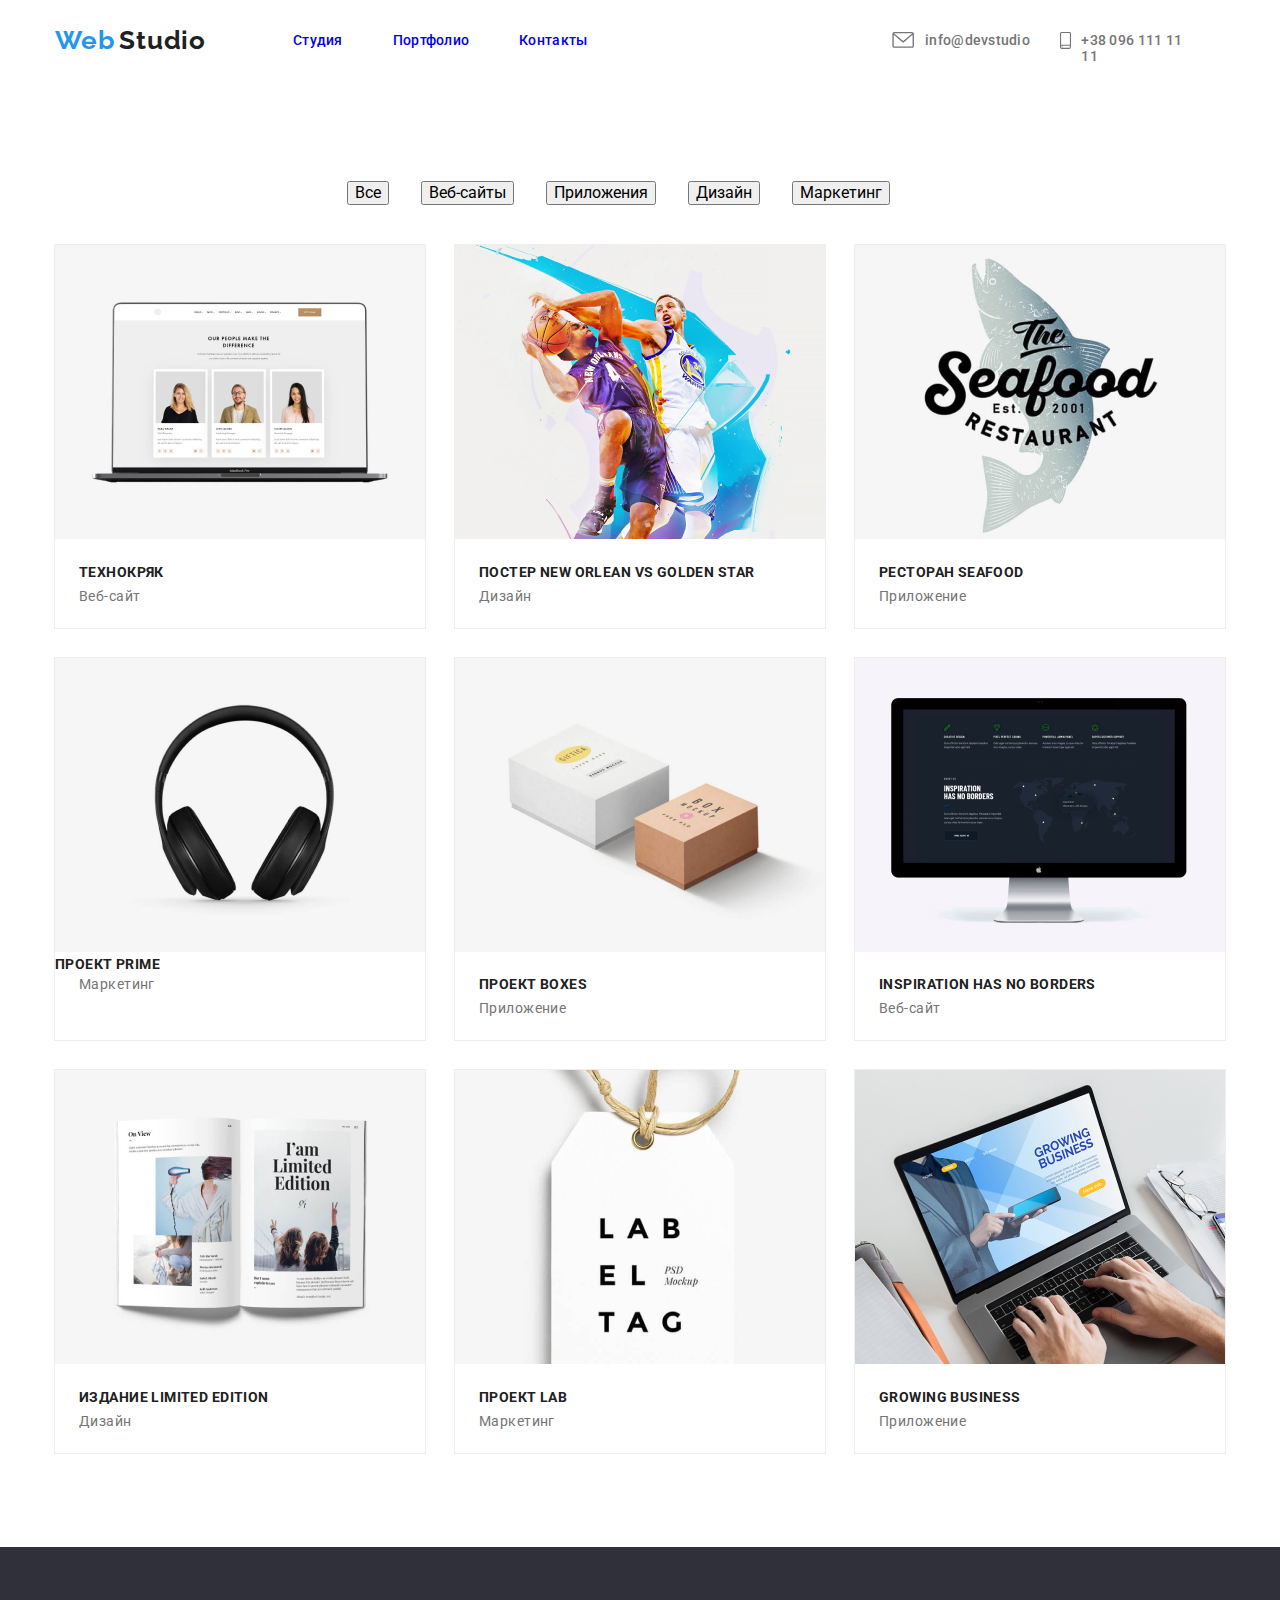
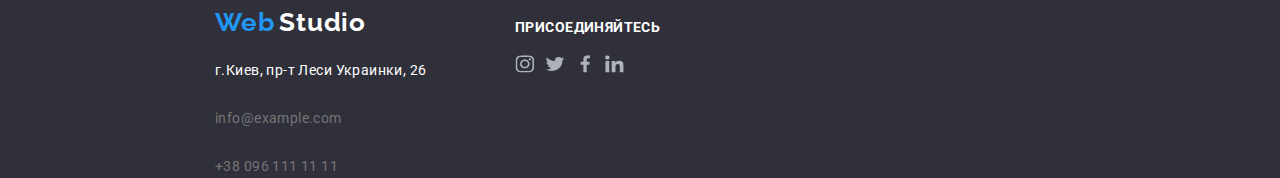
==== portfolio.html @ 2f1a57b7 "h/w 4" ====
<!DOCTYPE html>
<html lang="en">
<head>
    <meta charset="UTF-8">
    <meta name="viewport" content="width=device-width, initial-scale=1.0">
    <title>Портфолио</title>
    <link href="https://fonts.googleapis.com/css2?family=Raleway:wght@700&family=Roboto:wght@400;500;700;900&display=swap" rel="stylesheet"> 
    <link rel="stylesheet" href="./css/normalize.css">
    <link rel="stylesheet" href="./css/styles.css">
</head>
    <body>
        <!-- шапка сайта -->
        <header>
            <div class="container">
                <div class="container-portfolio">
                    
                        <nav class="container-nav">
                            <a class="logotype" href="/">
                                <span class="logo">Web</span> 
                                <span class="log"> Studio</span>
                            </a>       
                              
                            <ul class="nav-links list">
                                <li class="menu"><a href="./index.html"class ="link">Студия</a></li>
                                <li class="menu"><a href="#" class="link" >Портфолио</a></li>
                                <li class="menu"><a href="#" class="link" >Контакты</a></li>
                            </ul>
                        </nav>
                        <div class="adr">          
                            <a href="mailto:info@devstudio.com" class="adr-mail">
                                <img class="let" src="./images/envelope.svg" alt="letter"> info@devstudio  
                            </a>          
                            <a href="tel:+380961111111" class="adr-tel">
                                <img class="smart" src="./images/smartphone.svg" alt="smartphone"> +38 096 111 11 11
                            </a>
                        </div>
                    
                </div>
            </div>           
        </header>
              <!-- уникальный контент страницы --> 
        <main>
            <section>
                <div class="container">
                    <!--кнопки-->
                    <div class="container-buttons">
                        <ul class="list-buttons list">
                            <div class="box-button">

                                <li class="butt">
                                <button>Все </button>                   
                                </li>
                                <li class="butt">
                                <button>Веб-сайты</button> 
                                </li>
                                <li class="butt">
                                <button>Приложения</button> 
                                </li>
                                <li class="butt">
                                 <button>Дизайн</button> 
                                </li>
                                <li class="butt">
                                <button>Маркетинг</button> 
                            </li>
                        </div>
                        </ul>
                    </div>
                </div>
            </section>
            <!-- проэкты-->
            <section>
                <div class="container">
                    <div class="container-projects">
                        <ul class="list-of-projects list"> 
                        <li class="elements-projects">
                            <a href="">
                                <img src="./images/trio.jpg" width="370" alt="">
                            </a>
                                <h3 class="chapter">Технокряк</h3>
                                    <p>Веб-сайт</p>
                        </li>
                        <li class="elements-projects">
                            <a href="">
                                <img src="./images/bascetball.jpg" width="370" alt="">
                            </a>   
                                <h3 class="chapter">Постер New Orlean vs Golden Star</h3>
                                    <p>Дизайн</p>
                        </li>
                        <li class="elements-projects">
                            <a href="">
                                <img src="./images/seafood.jpg" width="370" alt="">
                            </a>
                                <h3 class="chapter">Ресторан Seafood</h3>
                                    <p>Приложение</p>
                        </li>
                        <li class="elements-projects">
                            <a href="">
                                <img src="./images/headphone.jpg" width="370" alt="">
                            </a>
                                <h3>Проект Prime</h3>
                                    <p>Маркетинг</p>
                        </li>
                        <li class="elements-projects">
                            <a href="">
                                <img src="./images/boxes.jpg" width="370" alt="">
                            </a>
                                <h3 class="chapter">Проект Boxes</h3>
                                    <p>Приложение</p>
                        </li>
                        <li class="elements-projects">
                            <a href="">
                                <img src="./images/monitor.jpg" width="370" alt="">
                            </a>
                                <h3 class="chapter">Inspiration has no Borders</h3>
                                    <p>Веб-сайт</p>
                        </li>
                        <li class="elements-projects">
                            <a href="">
                                <img src="./images/book.jpg" width="370" alt="">
                            </a>
                                <h3 class="chapter">Издание Limited Edition</h3>
                                    <p>Дизайн</p>
                        </li>
                        <li class="elements-projects">
                            <a href="">
                                <img src="./images/label.jpg" width="370" alt="">
                            </a>
                                <h3 class="chapter">Проект LAB</h3>
                                    <p>Маркетинг</p>
                        </li>
                        <li class="elements-projects">
                            <a href="">
                                <img src="./images/noutbook.jpg" width="370" alt="">
                            </a>
                                <h3 class="chapter">Growing Business</h3>
                                    <p>Приложение</p>
                        </li>
                        </ul>
                     </div>
                </div> 
            </section>
        </main>
            <!-- футер -->
        <footer class="dark-background">
            <div class="container">
                <div class="footer-content">
                    <div class="footer-adr">
                        <a class="footer-logotype" href="Web Studio">
                            <span class="footer-logo">Web</span> 
                            <span class="footer-log">Studio</span>
                        </a> 
                        <address class="adr-city">
                        <p>г.Киев, пр-т Леси Украинки, 26 </p><br>
                            <a href="mailto:info@example.com" class="footer-adr-mail">info@example.com</a><br>
                            <a href="tel:+380961111111" class="footer-adr-tel">+38 096 111 11 11</a>
                        </address>
                    </div>
                    <div class="footer-social">
                        <p class="follow">присоединяйтесь</p>
                            <ul class="social-links list">
                                <li class="footer-icon">
                                    <a href="https://www.instagram.com/" target="_blank" rel="noreferrer noopener">
                                        <img class="link" src="./images/instagram2.svg" alt="instagram"></a>         
                                </li>
                                <li class="footer-icon">
                                    <a href="https://twitter.com/" target="_blank" rel="noreferrer noopener">
                                        <img class="link" src="./images/twitter1.svg" alt="twitter"></a>          
                                </li>
                                <li class="footer-icon">
                                    <a href="https://www.facebook.com/" target="_blank" rel="noreferrer noopener">
                                        <img class="link" src="./images/facebook1.svg" alt="facebook"> </a>       
                                </li>
                                <li class="footer-icon">
                                    <a href="https://linkedin.com" target="_blank" rel="noreferrer noopener">
                                        <img class="link" src="./images/linkedin1.svg" alt="linkedin">
                                    </a> 
                                </li>
                            </ul>
                    </div>
                </div>
            </div>
        </footer>
    </body>
</html>
---- css/styles.css ----
/* #2196F3 blue */ 
/* #212121 black */
/* #FFFFFF white */
/* #000000  black */
/* #AFB1B8 grey */
/*     font-family: 'Raleway', sans-serif;

    font-family: 'Roboto', sans-serif; */
html {
    box-sizing: border-box;
} 

*,
*::before,
*::after {
    box-sizing: inherit;
}
:root {
    --accent-color: #2196F3;
    --dark-color: #212121;
    --main-color: #757575;
    --white-color: #ffffff;
}
body {
    margin: 0;
    color: var(--dark-color);
    background-color: var(--white-color);
}
a {
    text-decoration: none;
}

h2,h3 {
    font-family: Roboto;
    font-style: normal;
    font-weight: bold;
    font-size: 14px;
    line-height: 16px;
    letter-spacing: 0.03em;
    text-transform: uppercase;
    color: var(--dark-color);
    margin: 0;
}

p {
    font-family: Roboto;
    font-style: normal;
    font-weight: normal;
    font-size: 14px;
    line-height: 24px;
    /* or 171% */
    letter-spacing: 0.03em;
    color: var(--main-color);
    margin: 0;
}

/*для сброса точек перед списками*/
.list {
    list-style: none;
    padding: 0;
    margin: 0;
}
.container {
    display: flex;
    width: 1200px;
    padding-left: 15px;
    padding-right: 15px;
    margin-left: auto;
    margin-right: auto;
    /*margin-bottom: 0;*/
}

/* header */
.container-block {
    display: flex; 
    width: 1200px;
}
/* выровнял текст
header*/
.container-nav {
    display: flex;
    justify-content: flex-start ;
    align-self: flex-end;
}
/* header */
.logotype {
    display: flex;
    width: 153px;
    padding-left: 0px;
    margin-right: 85px;

    text-decoration: none;
    font-weight: 700;
}
/* header */
.logo {
    display: flex;
    padding-top: 25px;
    padding-bottom: 25px;
    font-family: Raleway;
    font-style: normal;
    font-weight: bold;
    font-size: 26px;
    line-height: 31px;   
    letter-spacing: 0.03em;   
    color: var(--accent-color);      
}
/* header */
.log {
    display: flex;
    padding-top: 25px;
    padding-bottom: 25px;
    margin-right: 85px;
    margin-left: 5px;
    font-family: Raleway;
    font-style: normal;
    font-weight: bold;
    font-size: 26px;
    line-height: 31px;   
    letter-spacing: 0.03em;   
    color: var(--dark-color);   
}

/* header */
.nav-links {
    display: flex;

    font-family: Roboto;
    font-style: normal;
    font-weight: 500;
    font-size: 14px;
    line-height: 16px;
    letter-spacing: 0.02em;    
    color: var(--dark-color);       
}
/* header */
.nav-links .link {
    display: block;
    padding-top: 32px;
    padding-bottom: 32px;

}
/* header, для всех эл. кроме посл. отступ 50*/
.nav-links .menu:last-child {
    margin-right: 0;
}
/* header */
.nav-links .link:hover,
.nav-links .link:focus {
    color:var(--accent-color);
}
/* header */
 .adr {
    display: flex;
    justify-content: flex-end;
    margin-left: 305px;
    margin-right: 0;
}
/* header */
.adr-mail {
    padding-top: 32px;
    padding-right: 30px;
    padding-bottom: 32px;
}
.let {
    margin-right: 10px;
}
.smart {
    margin-right: 10px;
}
/* header */
.adr-tel {
    padding-top: 32px;
    padding-bottom: 32px;
    padding-right: 0;
    margin-right: 0;
}
/* header */
.adr .adr-mail,
.adr .adr-tel {
    display: flex;
    font-family: Roboto;
    font-style: normal;
    font-weight: 500;
    font-size: 14px;
    line-height: 16px;
    letter-spacing: 0.02em;   
    color: var(--main-color);        
}
/* header */
.adr-mail:hover,
.adr-mail:focus {
    color:var(--accent-color);
}
/* header */
.adr .adr-tel:hover,
.adr .adr-tel:focus {
    color: var(--accent-color);
}

/*уникальный контент страницы*/
.gray-fill {   
    max-width: 1600px;
    height: 600px;
    margin-bottom: 94px;
    margin-right: auto;
    margin-left: auto; 
    background-image: linear-gradient(
         rgba(47, 48, 58, 0.8),
         rgba(47, 48, 58, 0.8)
    ),                        
    url("../images/header.jpg");
    background-repeat: no-repeat;
    background-position: center;
}

/*уникальный контент страницы*/
.main-content {   
    width: 696px;    
    margin-right: auto;
    margin-bottom: 30px;
    margin-left: auto;   
    margin-top: 200px;
    font-family: Roboto;
    font-style: normal;
    font-weight: 900;
    font-size: 44px;
    line-height: 60px;
    letter-spacing: 0.06em;
    text-transform: uppercase;
    color: var(--white-color);
}
/*уникальный контент страницы*/
.order-button {   
    padding-top: 10px;
    padding-right: 32px;
    padding-bottom: 10px;
    padding-left: 32px;
    border-radius: 4px;
    margin-top: 0;
    margin-right: auto;
    margin-bottom: 200px;/* 200 от края картинки*/
    margin-left: auto;     
    min-width: 200px;    
    background-color: var(--accent-color);
    text-decoration: none;
    font-family: Roboto;
    font-style: normal;
    font-weight: bold;
    font-size: 16px;
    line-height: 30px;
    letter-spacing: 0.06em;
    color: var(--white-color);   
}
/* уникальный контент страницы */
.content {
    text-align: center;
    width: 1200px;
}

.title-works {
    font-family: Roboto;
    font-style: normal;
    font-weight: bold;
    font-size: 14px;
    line-height: 16px;
    letter-spacing: 0.03em;
    text-transform: uppercase;
    color: var(--main-color);
}
/* портфолио кнопки */
.container-buttons {
    width: 611px;
    margin-right: auto;
    margin-left: auto;
}
/* портфолио кнопки */
.list-buttons {
    margin-bottom: 34px;
}
/* портфолио кнопки */
.box-button {
    display: flex;    
}
/* портфолио кнопки */
.list-buttons li:not(:last-child) {
    margin-right: 8px;
}
/* портфолио кнопки */
.butt {
    display: flex;
    justify-content: space-between;
    font-family: Roboto;
    font-style: normal;
    font-weight: 500;
    font-size: 16px;
    line-height: 26px;
    letter-spacing: 0.03em;
    color: var(--dark-color);
    padding-top: 6px;
    padding-right: 12px;
    padding-bottom: 6px;
    padding-left: 12px;
    border-radius: 4px;
}
/* портфолио кнопки */
.butt :hover {
    background: var(--accent-color);
    color: var(--white-color);
    box-sizing: inherit;
    border-radius: 4px;    
}


/* главная шапка навигация */
.nav-links .menu {
    margin-right: 50px;
}

/* портфолио шапка сайта*/
.container-portfolio {
    display: flex; 
    width: 1170px;
    margin-bottom: 94px;
    background-color: var(--white-color);
}

/*особенности*/
.container-features {
    display: flex;
    flex-wrap: wrap;
    width: 1200px;
}

/*особенности*/
.title-features {
    display: flex;
    padding: 0;
    width: 1200px;
    margin-top: 0;
    margin-right: auto;
    margin-bottom: 94px;
    margin-left: auto; 
}
/*особенности*/
.chapter1 {
    margin-top: 30px;
    margin-bottom: 10px;
}
.features {
    width: 270px;
    padding: 0;
    margin-right: 30px;
}
.features:nth-child(4n) {
    margin-right: 0;
}
/*особенности*/
.icon {
    background: #F5F4FA;
    border-radius: 4px;
    padding-top: 25px;
    padding-right: 100px;
    padding-bottom: 25px;
    padding-left: 100px;   
}

/*особенности*/
.rubric {
    font-family: Roboto;
    font-style: normal;
    font-weight: normal;
    font-size: 14px;
    line-height: 24px;
    padding: 0;
    margin: 0;
    /* or 171% */
    letter-spacing: 0.03em;
    color: var(--main-color);
}
/* портфолио проэкты */
.chapter {
    font-family: Roboto;
    font-style: normal;
    font-weight: bold;
    padding: 0;
    margin-top: 20px;
    margin-right: 24px;
    margin-bottom: 4px;
    margin-left: 24px;
    font-size: 14px;
    line-height: 16px;
    letter-spacing: 0.03em;
    text-transform: uppercase;
    color: var(--dark-color);
}
/* портфолио проэкты */
.elements-projects p {
    margin-right: 24px;
    margin-bottom: 20px;
    margin-left: 24px;
}

.topic {
    padding: 0;
    margin-bottom: 50px;
    font-family: Roboto;
    font-style: normal;
    font-weight: bold;
    font-size: 36px;
    line-height: 42px;
    text-align: center;
    letter-spacing: 0.03em;
    color: var(--dark-color);
}

/* портфолио проэкты */
.list-of-projects {
    display: flex;
    flex-wrap: wrap;
}
/* портфолио проэкты*/
.container-projects {
    width: 1200px;
    margin-left: auto;
    margin-right: auto;
    margin-bottom: 94px;
}
/* портфолио проэкты */
.elements-projects {
    width: 370px;
    margin-right: 30px;
    margin-bottom: 30px;
    outline: 1px solid #eeeeee;
}
/* портфолио проэкты */
.elements-projects:nth-child(3n) {
    margin-right: 0;
}
/* портфолио проэкты */
.elements-projects:nth-last-child(-n+3) {
    margin-bottom: 0;
}
/* футер */
.dark-background {
    background: #2F303A;
    width: 1600px;
    margin: auto;
}
/*футер*/
.follow {
    font-family: Roboto;
    font-style: normal;
    font-weight: bold;
    font-size: 14px;
    line-height: 16px;
    letter-spacing: 0.03em;
    text-transform: uppercase;
    color: var(--dark-color);
}

/* футер */
.footer-content {
    display: flex;
    width: 1600px;
}
/* футер */
.footer-logotype {
    display: flex;
    font-family: Raleway;
    font-style: normal;
    font-weight: bold;
    font-size: 26px;
    line-height: 31px;
    margin-top: 60px;
    margin-bottom: 20px;
    letter-spacing: 0.03em;
}
/* футер */
.footer-logo {
    display: flex;
    font-family: Raleway;
    font-style: normal;
    font-weight: bold;
    font-size: 26px;
    line-height: 31px;   
    letter-spacing: 0.03em;   
    color: var(--accent-color);
}
/* футер */
.footer-log {
    display: flex;
    margin-left: 5px;
    font-family: Raleway;
    font-style: normal;
    font-weight: bold;
    font-size: 26px;
    line-height: 31px;   
    letter-spacing: 0.03em;   
    color: var(--white-color); 
}
/* футер */
.footer-adr {
    display: flex;
    flex-direction: column;
    width: 270px;
    margin-right: 30px;
}
/**/
.footer-adr-mail,
.footer-adr-tel {
    color: var(--main-color);
}
/* футер */
.adr-city{
    display: flex;
    flex-direction: column;
    width: 231px;
    font-family: Roboto;
    font-style: normal;
    font-weight: normal;
    font-size: 14px;
    line-height: 24px;
    letter-spacing: 0.03em;
}
/* футер */
.adr-city p {
    color: var(--white-color);
}
/* футер */
.footer-social {
    margin-top: 72px;
    width: 270px;
}
/* футер */
.follow {
    display: flex;
    flex-direction: row;
    margin-bottom: 20px;
    color: var(--white-color);
}
/* футер */
.social-links {
    display: flex;
    flex-direction: row;
    color: var(--white-color);
}
/*футер*/
.footer-icon {
    margin-right: 10px;
    color: var(--white-color);
}
/**/
.footer-icon .link:hover {
    background: var(--accent-color);
}
/*футер*/
.footer-icon:nth-child(4n) {
    margin-right: 0;
}
/* чем мы занимаемся */
.container-work {
    width: 1200px;
    margin-bottom: 94px;
}

/*чем мы занимаемся*/
.hobby {
    display: flex;
}

/*чем мы занимаемся*/
.work {
    width: 370px;
    margin-right: 30px;
    height: 386px;
    /*margin-bottom: 94px;*/
}
/*чем мы занимаемся*/
.work:nth-child(3n) {
    margin-right: 0;
}
/*чем мы занимаемся*/
.chapter2 { 
      
    padding-top: 27px;
    padding-right: 83px;
    padding-bottom: 27px;
    padding-left: 83px;
    font-family: Roboto;
    font-style: normal;
    font-weight: bold;
    font-size: 14px;
    line-height: 16px;
    letter-spacing: 0.03em;
    text-transform: uppercase;
    text-align: center;
    color: var(--white-color);
    background: var(--main-color);
    position: absolute;
}
/*чем мы занимаемся*/
.chapter22 {
    padding-top: 27px;
    padding-right: 85px;
    padding-bottom: 27px;
    padding-left: 86px;
    font-family: Roboto;
    font-style: normal;
    font-weight: bold;
    font-size: 14px;
    line-height: 16px;
    letter-spacing: 0.03em;
    text-transform: uppercase;
    text-align: center;
    color: var(--white-color);
    background: var(--main-color);
    position: absolute;   
}
/*чем мы занимаемся*/
.chapter222 {
    padding-top: 27px;
    padding-right: 90px;
    padding-bottom: 27px;
    padding-left: 91px;
    font-family: Roboto;
    font-style: normal;
    font-weight: bold;
    font-size: 14px;
    line-height: 16px;
    letter-spacing: 0.03em;
    text-transform: uppercase;
    text-align: center;
    color: var(--white-color);
    background: var(--main-color);
    position: absolute;
}
/*чем мы занимаемся*/
.fig {
   margin: auto; 
}
/**/
.section2 {
    display: inline-block;
    width: 1200px;
}
/* наша команда */
.grey-background {
    background: #F5F4FA;
    width: 1600px;
    margin: auto;
}
/* наша команда */
.our-team {
    display: flex;
    flex-wrap: wrap;
    margin-bottom: 94px;
}
/*наша команда*/
.container-team {
    width: 1200px;
}
/*наша команда*/
.topic3 {
    font-family: Roboto;
    font-style: normal;
    font-weight: bold;
    font-size: 36px;
    line-height: 42px;
    text-align: center;
    letter-spacing: 0.03em;
    color: var(--dark-color);
    padding-top: 94px;
    padding-bottom: 50px;

}
/*наша команда*/
.all-team {
    width: 270px;
    margin-right: 30px;
    box-shadow: 0px 1px 3px rgba(0, 0, 0, 0.12), 0px 1px 1px rgba(0, 0, 0, 0.14), 0px 2px 1px rgba(0, 0, 0, 0.2);
border-radius: 0px 0px 4px 4px;
}
/*наша команда*/
.all-team:nth-child(4n) {
    margin-right: 0;
}
/*наша команда*/
.team-photo {
    padding-bottom: 30px;
}
/*наша команда*/
.chapter3 {
    font-family: Roboto;
    font-style: normal;
    font-weight: 500;
    font-size: 16px;
    line-height: 19px;
    text-align: center;
    letter-spacing: 0.03em;
    color: var(--dark-color);
    margin-bottom: 10px;
}
/*наша команда*/
.rubric1 {
    font-family: Roboto;
    font-style: normal;
    font-weight: normal;
    font-size: 16px;
    line-height: 19px;
    text-align: center;
    letter-spacing: 0.03em;
    color: var(--main-color);
    margin-bottom: 16px;
}
/*наша команда*/
.social-links-team {
    display: flex;
    flex-direction: row;
    justify-content: space-around;
    margin-right: auto;
    margin-left: auto;
    width: 206px;
    margin-bottom: 24px; 
}

/*наша команда*/
.social-links-team .link:hover {
    background: var(--accent-color);
}
/*постоянные клиенты*/
.costumer {
    width: 1200px;
}
/*постоянные клиенты*/
.topic2 {
    padding-top: 94px;
    padding-bottom: 50px;
    font-family: Roboto;
    font-style: normal;
    font-weight: bold;
    font-size: 36px;
    line-height: 42px;
    text-align: center;
    letter-spacing: 0.03em;
    color: var(--dark-color);
}
/* постоянные клиенты c*/
.costumer-list {
    display: flex;
    flex-wrap: wrap;
    margin-bottom: 94px;
}
/*постоянные клиенты*/
.all-costumer {
    display:flex;
    align-items: center;
    justify-content: center;
    width: 170px;
    height: 90px;
    margin-right: 30px;
    border: 1px solid #AFB1B8;
    box-sizing: border-box;
    border-radius: 4px;
}
/*постоянные клиенты*/
.all-costumer:nth-child(6n) {
    margin-right: 0;
}
/**/
.all-costumer :hover {
    background: var(--accent-color);
    box-sizing: inherit;
    border-radius: 4px; 
    border: 1px solid var(--accent-color);   
}
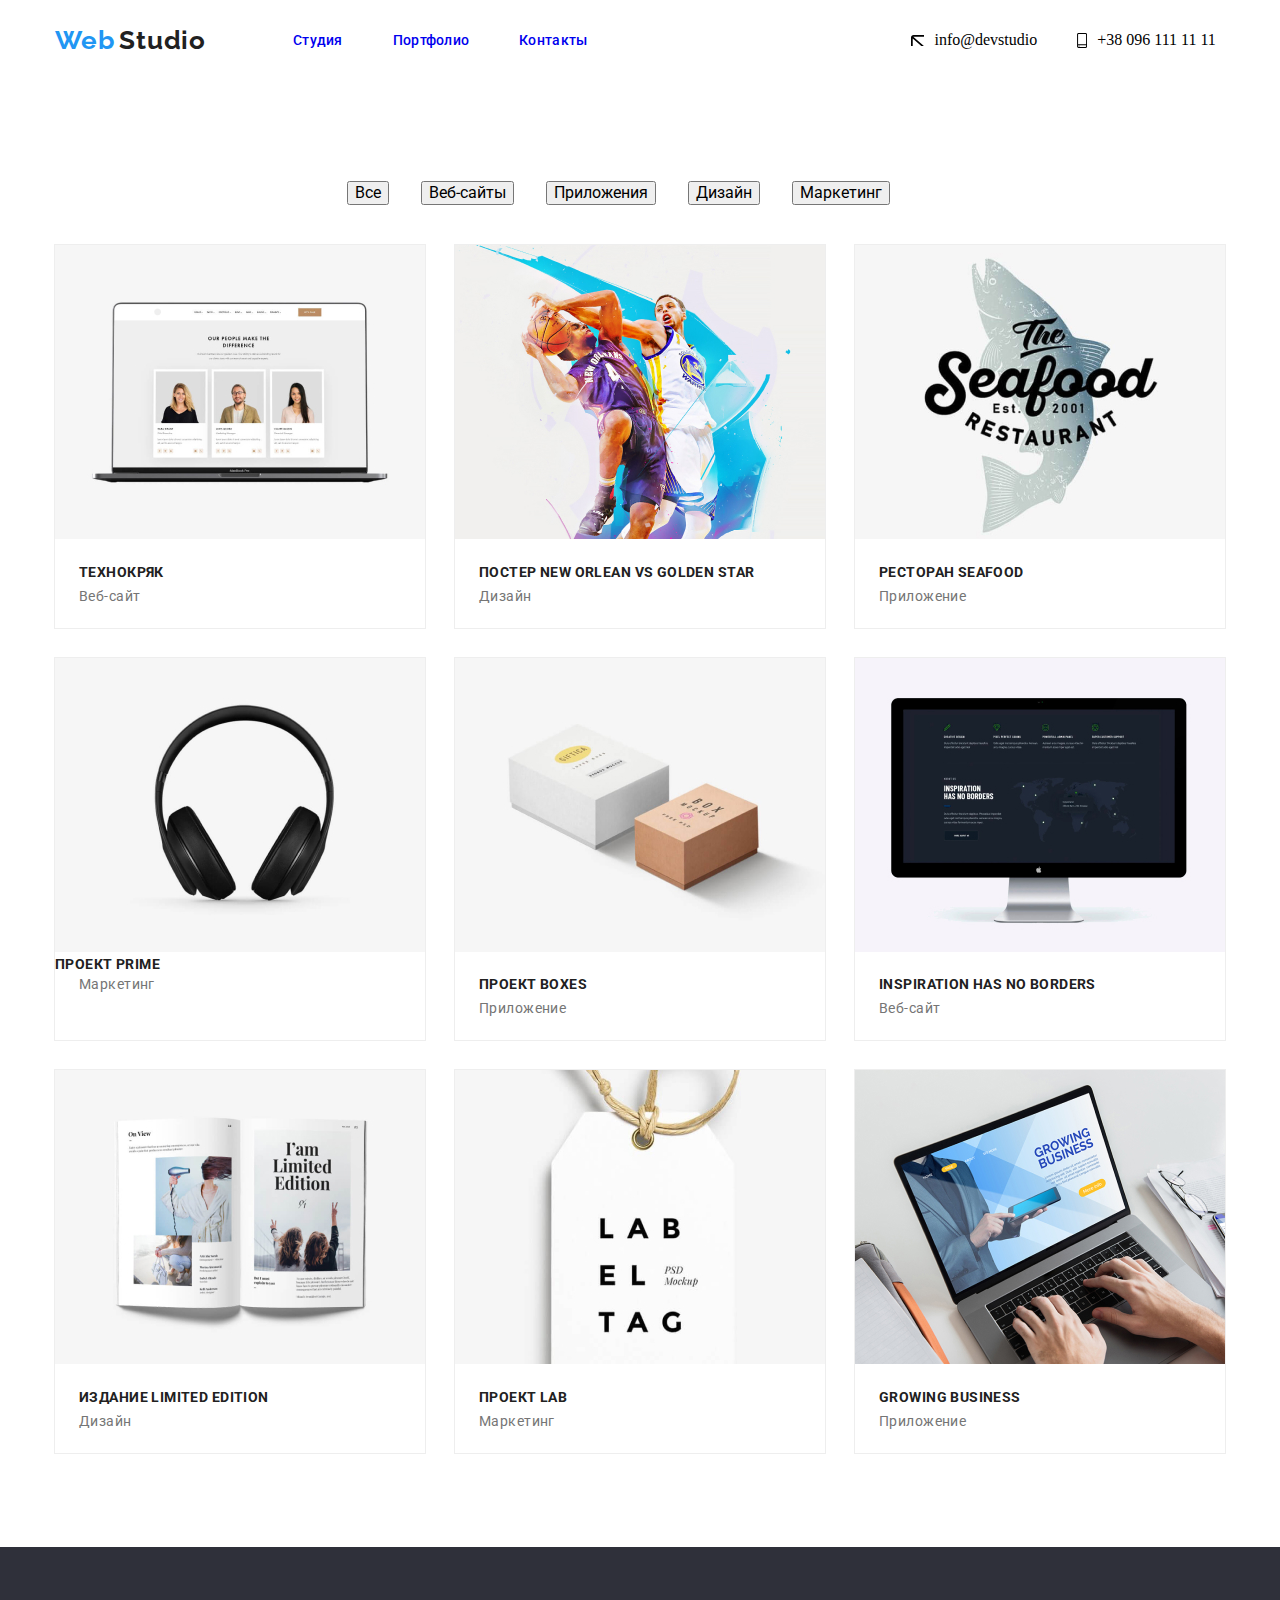
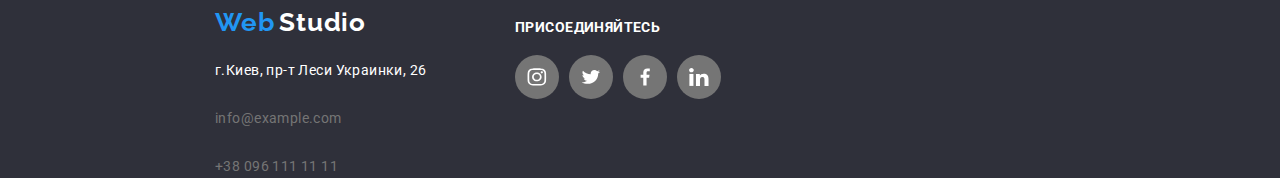
==== commit 775ec1f7: "h/w 4 14.00" ====
--- a/portfolio.html
+++ b/portfolio.html
@@ -12,28 +12,30 @@
         <!-- шапка сайта -->
         <header>
             <div class="container">
-                <div class="container-portfolio">
-                    
+                <div class="container-portfolio">                    
                         <nav class="container-nav">
                             <a class="logotype" href="/">
                                 <span class="logo">Web</span> 
                                 <span class="log"> Studio</span>
-                            </a>       
-                              
+                            </a>                                    
                             <ul class="nav-links list">
                                 <li class="menu"><a href="./index.html"class ="link">Студия</a></li>
                                 <li class="menu"><a href="#" class="link" >Портфолио</a></li>
                                 <li class="menu"><a href="#" class="link" >Контакты</a></li>
                             </ul>
                         </nav>
-                        <div class="adr">          
-                            <a href="mailto:info@devstudio.com" class="adr-mail">
-                                <img class="let" src="./images/envelope.svg" alt="letter"> info@devstudio  
+                        <div class="adr">                       
+                            <a class="pin" href="mailto:info@devstudio.com" class="adr-mail">
+                              <svg class="let" width="16" height="11">
+                                <use href="./images/symbol-defs.svg#icon-envelope" alt="letter"></use>
+                              </svg> info@devstudio               
                             </a>          
-                            <a href="tel:+380961111111" class="adr-tel">
-                                <img class="smart" src="./images/smartphone.svg" alt="smartphone"> +38 096 111 11 11
+                            <a class="key" href="tel:+380961111111" class="adr-tel">
+                              <svg class="smart" width="10" height="15">
+                                <use href="./images/symbol-defs.svg#icon-smartphone" alt="smartphone" ></use> 
+                              </svg> +38 096 111 11 11                
                             </a>
-                        </div>
+                          </div>
                     
                 </div>
             </div>           
@@ -145,7 +147,7 @@
             <div class="container">
                 <div class="footer-content">
                     <div class="footer-adr">
-                        <a class="footer-logotype" href="Web Studio">
+                        <a class="footer-logotype" href="/">
                             <span class="footer-logo">Web</span> 
                             <span class="footer-log">Studio</span>
                         </a> 
@@ -159,21 +161,32 @@
                         <p class="follow">присоединяйтесь</p>
                             <ul class="social-links list">
                                 <li class="footer-icon">
-                                    <a href="https://www.instagram.com/" target="_blank" rel="noreferrer noopener">
-                                        <img class="link" src="./images/instagram2.svg" alt="instagram"></a>         
+                                    <a href="https://www.instagram.com/" class="footer-links" target="_blank" rel="noreferrer noopener">
+                                        <svg class="footer-link" width="20" height="20">                           
+                                          <use href="./images/symbol-defs.svg#icon-instagram2"> alt="instagram"</use>
+                                        </svg>
+                                      </a>         
                                 </li>
                                 <li class="footer-icon">
-                                    <a href="https://twitter.com/" target="_blank" rel="noreferrer noopener">
-                                        <img class="link" src="./images/twitter1.svg" alt="twitter"></a>          
+                                    <a href="https://twitter.com/"  class="footer-links" target="_blank" rel="noreferrer noopener">
+                                        <svg class="footer-link" width="20" height="20">
+                                          <use href="./images/symbol-defs.svg#icon-twitter1">alt="twitter" </use>
+                                        </svg> 
+                                      </a>          
                                 </li>
                                 <li class="footer-icon">
-                                    <a href="https://www.facebook.com/" target="_blank" rel="noreferrer noopener">
-                                        <img class="link" src="./images/facebook1.svg" alt="facebook"> </a>       
+                                    <a href="https://www.facebook.com/" class="footer-links" class="links" target="_blank" rel="noreferrer noopener">
+                                        <svg class="footer-link" width="20" height="20">
+                                          <use href="./images/symbol-defs.svg#icon-facebook1">alt="facebook" </use>
+                                        </svg>
+                                      </a>      
                                 </li>
                                 <li class="footer-icon">
-                                    <a href="https://linkedin.com" target="_blank" rel="noreferrer noopener">
-                                        <img class="link" src="./images/linkedin1.svg" alt="linkedin">
-                                    </a> 
+                                    <a href="https://linkedin.com" class="footer-links" target="_blank" rel="noreferrer noopener">
+                                        <svg class="footer-link" width="20" height="20">
+                                          <use href="./images/symbol-defs.svg#icon-linkedin1">alt="linkedin" </use>
+                                        </svg>
+                                      </a>
                                 </li>
                             </ul>
                     </div>
--- a/css/styles.css
+++ b/css/styles.css
@@ -155,14 +155,56 @@
     justify-content: flex-end;
     margin-left: 305px;
     margin-right: 0;
+    align-items: center;
 }
 /* header */
 .adr-mail {
+    width: 162px;
     padding-top: 32px;
     padding-right: 30px;
     padding-bottom: 32px;
 }
+.pin {
+    display: inline-flex;
+    align-items: center;
+    margin-right: 30px;
+   /* padding: 10px 10px;*/
+    color: black;
+    text-decoration: none;
+    cursor: pointer;
+}
+.pin::before {
+    content: "";
+    width: 16px;
+    height: 11px;
+    background-image: url("./images/symbol-defs.svg#icon-envelope");
+    background-size: contain;
+}
+.key {
+    display: inline-flex;
+    align-items: center;
+    /*padding: 10px 10px;*/
+    color: black;
+    text-decoration: none;
+    cursor: pointer;
+}
+.key::before {
+    content: "";
+    width: 10px;
+    height: 15px;
+    background-image: url("./images/symbol-defs.svg#icon-smartphone");
+    background-size: contain;
+}
+.adr-icon {
+    margin-right: 10px;
+
+}
+.tel-icon {
+    margin-right: 10px;
+}
 .let {
+    width: 16px;
+    height: 11px;
     margin-right: 10px;
 }
 .smart {
@@ -170,6 +212,7 @@
 }
 /* header */
 .adr-tel {
+    width: 142px;
     padding-top: 32px;
     padding-bottom: 32px;
     padding-right: 0;
@@ -188,13 +231,13 @@
     color: var(--main-color);        
 }
 /* header */
-.adr-mail:hover,
-.adr-mail:focus {
+.pin:hover,
+.pin:focus {
     color:var(--accent-color);
 }
 /* header */
-.adr .adr-tel:hover,
-.adr .adr-tel:focus {
+.key:hover,
+.key:focus {
     color: var(--accent-color);
 }
 
@@ -330,6 +373,7 @@
     display: flex;
     flex-wrap: wrap;
     width: 1200px;
+    margin-bottom: 94px;
 }
 
 /*особенности*/
@@ -337,9 +381,9 @@
     display: flex;
     padding: 0;
     width: 1200px;
+    margin-bottom: 94px;
     margin-top: 0;
     margin-right: auto;
-    margin-bottom: 94px;
     margin-left: auto; 
 }
 /*особенности*/
@@ -347,22 +391,32 @@
     margin-top: 30px;
     margin-bottom: 10px;
 }
+/*особенности*/
 .features {
     width: 270px;
+   /* height: 120px;*/
     padding: 0;
     margin-right: 30px;
 }
+/*особенности*/
 .features:nth-child(4n) {
     margin-right: 0;
 }
 /*особенности*/
+.features-icon {
+    display: flex;
+    background-color: #F5F4FA;
+    height: 120px;
+}
+
+/*особенности*/
 .icon {
-    background: #F5F4FA;
     border-radius: 4px;
-    padding-top: 25px;
-    padding-right: 100px;
-    padding-bottom: 25px;
-    padding-left: 100px;   
+    position: relative;
+    top: 20%;
+    /*padding-top: 25px;
+    padding-bottom: 25px;*/
+    
 }
 
 /*особенности*/
@@ -506,7 +560,7 @@
     width: 270px;
     margin-right: 30px;
 }
-/**/
+/*футер*/
 .footer-adr-mail,
 .footer-adr-tel {
     color: var(--main-color);
@@ -545,28 +599,36 @@
     flex-direction: row;
     color: var(--white-color);
 }
+/* футер */ /* задаем отступы иконок*/
+.footer-icon:not(:last-child) {
+    margin-right: 10px;
+}
+/* футер */
+.footer-links {
+    display: flex;
+    justify-content: center;
+    align-items: center;
+    width: 44px;
+    height: 44px;
+    background: var(--main-color);
+    border-radius: 50%;
+}
 /*футер*/
-.footer-icon {
-    margin-right: 10px;
-    color: var(--white-color);
-}
-/**/
-.footer-icon .link:hover {
-    background: var(--accent-color);
+.footer-links:hover,
+.footer-links:focus {
+    fill: var(--white-color);
+    background-color: var(--accent-color); 
 }
 /*футер*/
-.footer-icon:nth-child(4n) {
-    margin-right: 0;
-}
-/* чем мы занимаемся */
-.container-work {
-    width: 1200px;
-    margin-bottom: 94px;
+.footer-link {
+    fill: var(--main-color);
+    fill: var(--white-color);
 }
 
 /*чем мы занимаемся*/
 .hobby {
     display: flex;
+    margin-bottom: 94px;
 }
 
 /*чем мы занимаемся*/
@@ -725,8 +787,27 @@
 }
 
 /*наша команда*/
-.social-links-team .link:hover {
+/*.social-links-team .link:hover {
     background: var(--accent-color);
+}*/
+.links {
+    fill: var(--main-color);
+}
+/*наша команда*/
+.links {
+    display: flex;
+    justify-content: center;
+    align-items: center;
+    width: 44px;
+    height: 44px;
+    /*background: var(--white-color);*/
+    border-radius: 50%;
+}
+/*наша команда*/
+.links:hover,
+.links:focus {
+    fill: var(--white-color);
+    background-color: var(--accent-color);   
 }
 /*постоянные клиенты*/
 .costumer {
@@ -750,6 +831,7 @@
     display: flex;
     flex-wrap: wrap;
     margin-bottom: 94px;
+    fill: currentColor;
 }
 /*постоянные клиенты*/
 .all-costumer {
@@ -759,6 +841,7 @@
     width: 170px;
     height: 90px;
     margin-right: 30px;
+    fill: #AFB1B8;
     border: 1px solid #AFB1B8;
     box-sizing: border-box;
     border-radius: 4px;
@@ -767,10 +850,9 @@
 .all-costumer:nth-child(6n) {
     margin-right: 0;
 }
-/**/
-.all-costumer :hover {
-    background: var(--accent-color);
-    box-sizing: inherit;
-    border-radius: 4px; 
+/*постоянные клиенты*/
+.all-costumer:hover,
+.all-costumer:focus {
+    fill: var(--accent-color);   
     border: 1px solid var(--accent-color);   
 }
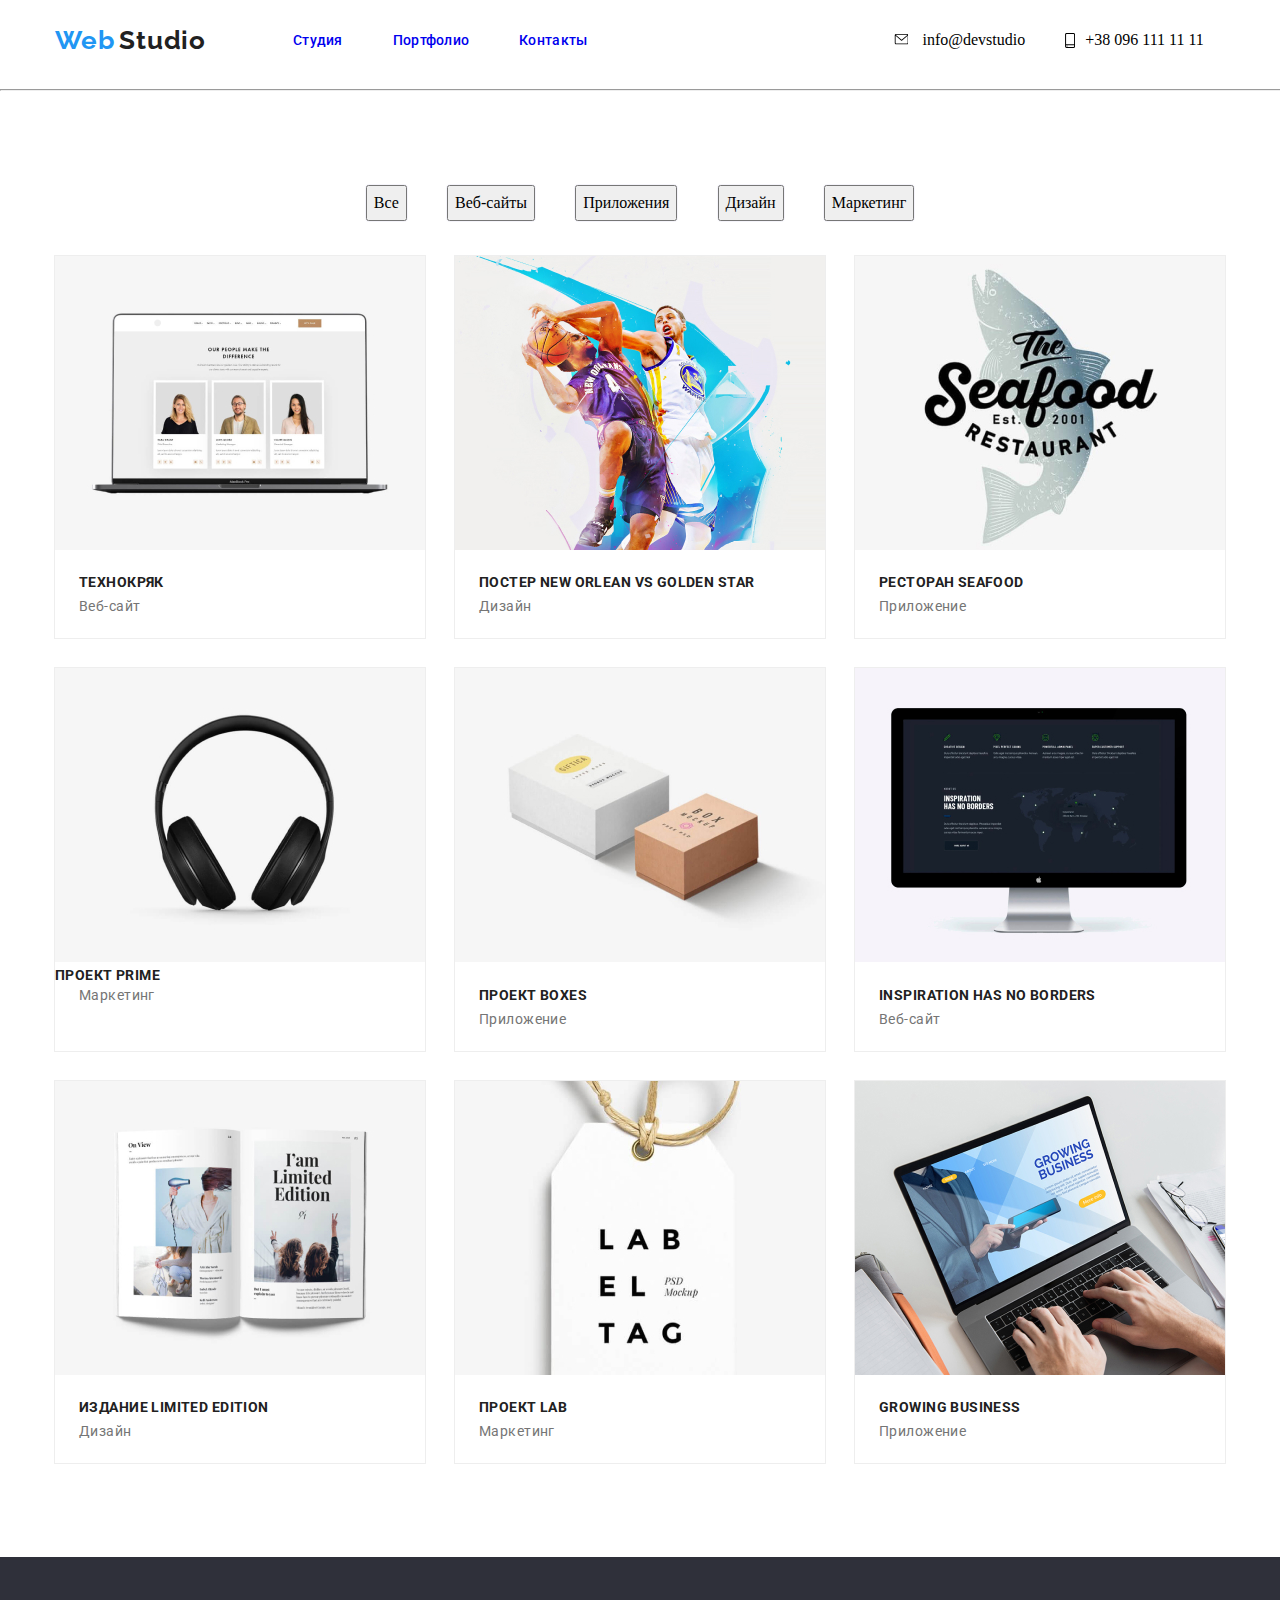
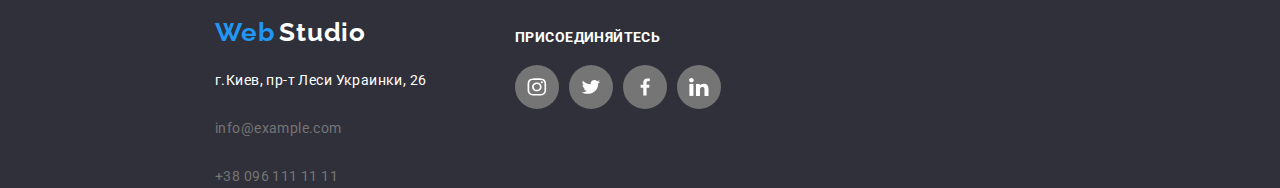
==== commit 38d0add9: "h/w 4/ 09.08.20/21:10" ====
--- a/portfolio.html
+++ b/portfolio.html
@@ -35,11 +35,12 @@
                                 <use href="./images/symbol-defs.svg#icon-smartphone" alt="smartphone" ></use> 
                               </svg> +38 096 111 11 11                
                             </a>
-                          </div>
+                        </div>
                     
                 </div>
             </div>           
         </header>
+        <hr class="line">
               <!-- уникальный контент страницы --> 
         <main>
             <section>
--- a/css/styles.css
+++ b/css/styles.css
@@ -165,10 +165,8 @@
     padding-bottom: 32px;
 }
 .pin {
-    display: inline-flex;
-    align-items: center;
+    display: inline;
     margin-right: 30px;
-   /* padding: 10px 10px;*/
     color: black;
     text-decoration: none;
     cursor: pointer;
@@ -203,8 +201,8 @@
     margin-right: 10px;
 }
 .let {
-    width: 16px;
-    height: 11px;
+   /* width: 16px;
+    height: 11px;*/
     margin-right: 10px;
 }
 .smart {
@@ -323,7 +321,8 @@
 }
 /* портфолио кнопки */
 .box-button {
-    display: flex;    
+    display: flex;
+
 }
 /* портфолио кнопки */
 .list-buttons li:not(:last-child) {
@@ -332,19 +331,15 @@
 /* портфолио кнопки */
 .butt {
     display: flex;
-    justify-content: space-between;
-    font-family: Roboto;
-    font-style: normal;
-    font-weight: 500;
-    font-size: 16px;
-    line-height: 26px;
-    letter-spacing: 0.03em;
-    color: var(--dark-color);
-    padding-top: 6px;
-    padding-right: 12px;
-    padding-bottom: 6px;
-    padding-left: 12px;
+    justify-content: center ;
+    height: 38px;
+    border-color: #F5F4FA;
+    border-style: solid;
+    border-width: 1px;
+    background: #F5F4FA;
     border-radius: 4px;
+    cursor: pointer;
+    margin: auto;
 }
 /* портфолио кнопки */
 .butt :hover {
@@ -353,6 +348,18 @@
     box-sizing: inherit;
     border-radius: 4px;    
 }
+/*.elements-projects {
+    background: #e8e8e8;
+    text-align: center;
+  }
+  .elements-projects {
+    background: white;
+    display: inline-block;
+    width: 200px;
+    height: 100px;
+    margin: 50px;
+    box-shadow: 0 14px 28px rgba(0,0,0,0.25), 0 10px 10px rgba(0,0,0,0.22);
+  }*/
 
 
 /* главная шапка навигация */
@@ -364,7 +371,6 @@
 .container-portfolio {
     display: flex; 
     width: 1170px;
-    margin-bottom: 94px;
     background-color: var(--white-color);
 }
 
@@ -466,8 +472,14 @@
     text-align: center;
     letter-spacing: 0.03em;
     color: var(--dark-color);
-}
-
+}/* линия */
+.line {
+    width: 1600px;
+    color: var(--main-color);
+    height: 0,5px;
+    margin-bottom: 93px;
+    background-color: var(--main-color);
+}
 /* портфолио проэкты */
 .list-of-projects {
     display: flex;
@@ -494,6 +506,9 @@
 /* портфолио проэкты */
 .elements-projects:nth-last-child(-n+3) {
     margin-bottom: 0;
+}
+.elements-projects:hover {
+    box-shadow: 0 14px 28px rgba(0,0,0,0.25), 0 10px 10px rgba(0,0,0,0.22);
 }
 /* футер */
 .dark-background {
